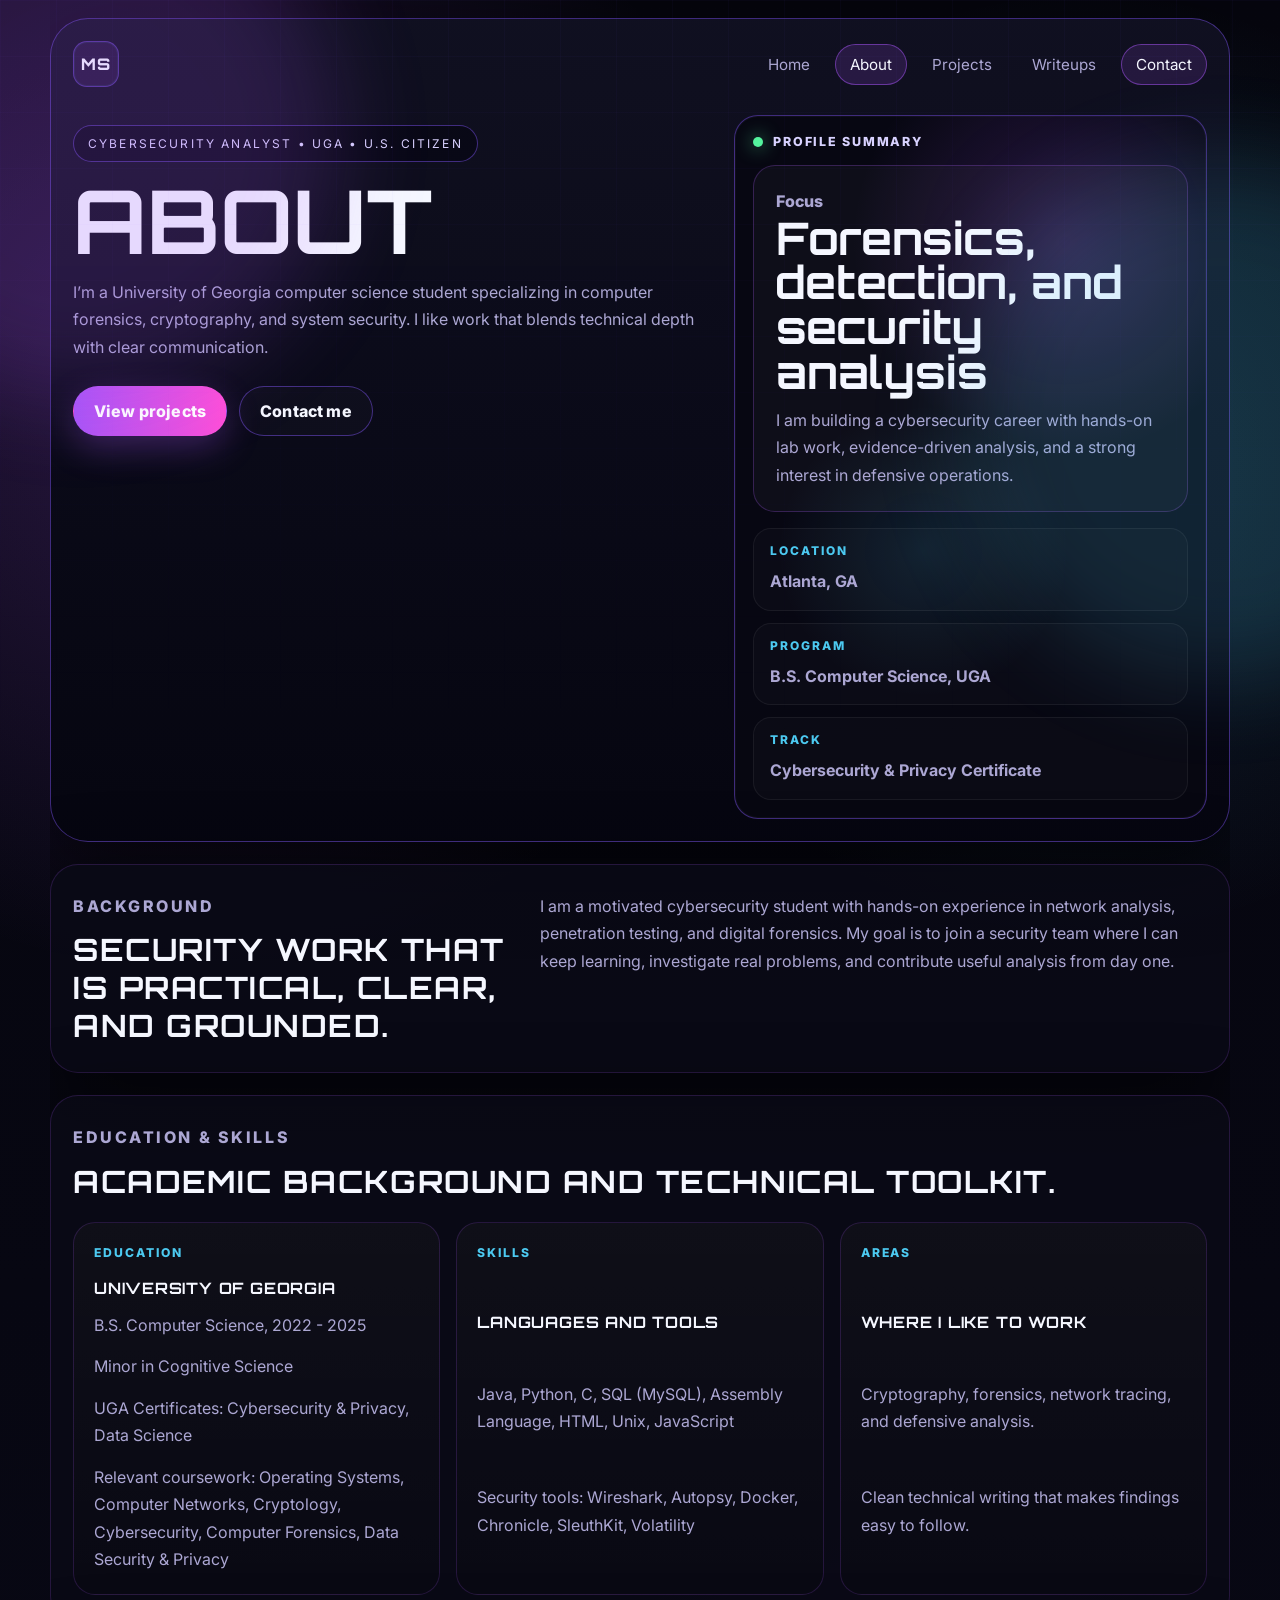
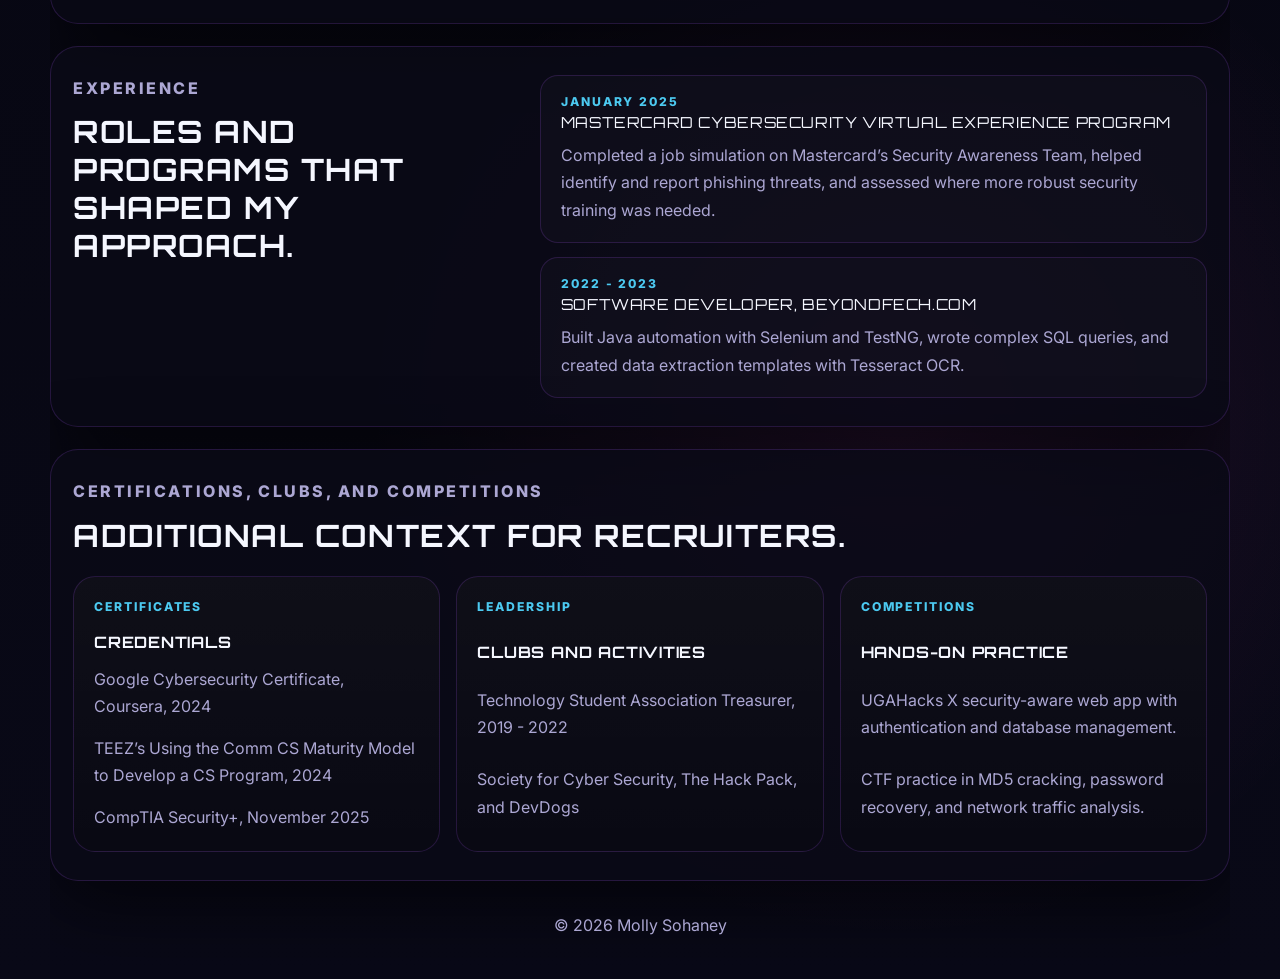
==== about.html @ 7a8224fc "Split portfolio into separate pages" ====
<!DOCTYPE html>
<html lang="en">
  <head>
    <meta charset="utf-8" />
    <meta name="viewport" content="width=device-width, initial-scale=1" />
    <meta
      name="description"
      content="About Molly Sohaney - cybersecurity student, analyst, and technical writer."
    />
    <title>Molly Sohaney | About</title>
    <link rel="preconnect" href="https://fonts.googleapis.com" />
    <link rel="preconnect" href="https://fonts.gstatic.com" crossorigin />
    <link
      href="https://fonts.googleapis.com/css2?family=Orbitron:wght@500;700;800&family=Inter:wght@400;500;600;700;800;900&display=swap"
      rel="stylesheet"
    />
    <link rel="stylesheet" href="styles.css" />
  </head>
  <body>
    <div class="page">
      <div class="bg-grid"></div>
      <div class="bg-glow bg-glow-left"></div>
      <div class="bg-glow bg-glow-right"></div>

      <header class="page-hero">
        <nav class="nav">
          <a class="brand" href="index.html" aria-label="Home">MS</a>
          <div class="nav-links">
            <a class="nav-link" href="index.html">Home</a>
            <a class="nav-link" href="about.html">About</a>
            <a class="nav-link" href="projects.html">Projects</a>
            <a class="nav-link" href="writeups.html">Writeups</a>
            <a class="nav-link nav-cta" href="contact.html">Contact</a>
          </div>
        </nav>

        <div class="page-hero-grid">
          <section class="hero-copy">
            <p class="badge">Cybersecurity Analyst • UGA • U.S. Citizen</p>
            <h1>ABOUT</h1>
            <p class="lede">
              I’m a University of Georgia computer science student specializing
              in computer forensics, cryptography, and system security. I like
              work that blends technical depth with clear communication.
            </p>
            <div class="hero-actions">
              <a class="button button-primary" href="projects.html">View projects</a>
              <a class="button button-secondary" href="contact.html">Contact me</a>
            </div>
          </section>

          <aside class="hero-panel" aria-label="About summary">
            <div class="panel-topbar">
              <span class="status-dot"></span>
              <span>PROFILE SUMMARY</span>
            </div>
            <div class="panel-card">
              <p class="panel-kicker">Focus</p>
              <h2>Forensics, detection, and security analysis</h2>
              <p>
                I am building a cybersecurity career with hands-on lab work,
                evidence-driven analysis, and a strong interest in defensive
                operations.
              </p>
            </div>
            <div class="panel-stat-grid">
              <div class="panel-stat">
                <span>LOCATION</span>
                <strong>Atlanta, GA</strong>
              </div>
              <div class="panel-stat">
                <span>PROGRAM</span>
                <strong>B.S. Computer Science, UGA</strong>
              </div>
              <div class="panel-stat">
                <span>TRACK</span>
                <strong>Cybersecurity &amp; Privacy Certificate</strong>
              </div>
            </div>
          </aside>
        </div>
      </header>

      <main>
        <section class="section about">
          <div class="section-heading">
            <p class="eyebrow">Background</p>
            <h3>Security work that is practical, clear, and grounded.</h3>
          </div>
          <p>
            I am a motivated cybersecurity student with hands-on experience in
            network analysis, penetration testing, and digital forensics. My goal
            is to join a security team where I can keep learning, investigate real
            problems, and contribute useful analysis from day one.
          </p>
        </section>

        <section class="section">
          <div class="section-heading">
            <p class="eyebrow">Education &amp; Skills</p>
            <h3>Academic background and technical toolkit.</h3>
          </div>
          <div class="content-grid">
            <article class="content-card">
              <p class="card-label">Education</p>
              <h4>University of Georgia</h4>
              <p>B.S. Computer Science, 2022 - 2025</p>
              <p>Minor in Cognitive Science</p>
              <p>UGA Certificates: Cybersecurity &amp; Privacy, Data Science</p>
              <p>
                Relevant coursework: Operating Systems, Computer Networks,
                Cryptology, Cybersecurity, Computer Forensics, Data Security &amp;
                Privacy
              </p>
            </article>
            <article class="content-card">
              <p class="card-label">Skills</p>
              <h4>Languages and tools</h4>
              <p>
                Java, Python, C, SQL (MySQL), Assembly Language, HTML, Unix,
                JavaScript
              </p>
              <p>
                Security tools: Wireshark, Autopsy, Docker, Chronicle, SleuthKit,
                Volatility
              </p>
            </article>
            <article class="content-card">
              <p class="card-label">Areas</p>
              <h4>Where I like to work</h4>
              <p>Cryptography, forensics, network tracing, and defensive analysis.</p>
              <p>Clean technical writing that makes findings easy to follow.</p>
            </article>
          </div>
        </section>

        <section class="section experience">
          <div class="section-heading">
            <p class="eyebrow">Experience</p>
            <h3>Roles and programs that shaped my approach.</h3>
          </div>
          <div class="timeline">
            <article class="timeline-item">
              <div class="timeline-meta">
                <span>January 2025</span>
                <span>Mastercard Cybersecurity Virtual Experience Program</span>
              </div>
              <p>
                Completed a job simulation on Mastercard’s Security Awareness
                Team, helped identify and report phishing threats, and assessed
                where more robust security training was needed.
              </p>
            </article>
            <article class="timeline-item">
              <div class="timeline-meta">
                <span>2022 - 2023</span>
                <span>Software Developer, BeyondFech.com</span>
              </div>
              <p>
                Built Java automation with Selenium and TestNG, wrote complex SQL
                queries, and created data extraction templates with Tesseract OCR.
              </p>
            </article>
          </div>
        </section>

        <section class="section">
          <div class="section-heading">
            <p class="eyebrow">Certifications, Clubs, and Competitions</p>
            <h3>Additional context for recruiters.</h3>
          </div>
          <div class="content-grid">
            <article class="content-card">
              <p class="card-label">Certificates</p>
              <h4>Credentials</h4>
              <p>Google Cybersecurity Certificate, Coursera, 2024</p>
              <p>TEEZ’s Using the Comm CS Maturity Model to Develop a CS Program, 2024</p>
              <p>CompTIA Security+, November 2025</p>
            </article>
            <article class="content-card">
              <p class="card-label">Leadership</p>
              <h4>Clubs and activities</h4>
              <p>Technology Student Association Treasurer, 2019 - 2022</p>
              <p>Society for Cyber Security, The Hack Pack, and DevDogs</p>
            </article>
            <article class="content-card">
              <p class="card-label">Competitions</p>
              <h4>Hands-on practice</h4>
              <p>UGAHacks X security-aware web app with authentication and database management.</p>
              <p>CTF practice in MD5 cracking, password recovery, and network traffic analysis.</p>
            </article>
          </div>
        </section>
      </main>

      <footer class="footer">
        <p>© <span id="year"></span> Molly Sohaney</p>
      </footer>
    </div>

    <script src="script.js"></script>
  </body>
</html>
---- styles.css ----
:root {
  color-scheme: dark;
  --bg: #05050d;
  --bg-2: #090917;
  --surface: rgba(13, 13, 28, 0.82);
  --surface-strong: rgba(8, 8, 20, 0.96);
  --text: #f5f7ff;
  --muted: #aca7d3;
  --line: rgba(161, 117, 255, 0.22);
  --line-strong: rgba(131, 87, 255, 0.45);
  --accent: #a855f7;
  --accent-2: #4cc9f0;
  --accent-3: #ff4fd8;
  --shadow: 0 22px 80px rgba(0, 0, 0, 0.6);
  --radius: 28px;
  --max-width: 1180px;
}

* {
  box-sizing: border-box;
}

html {
  scroll-behavior: smooth;
}

body {
  margin: 0;
  font-family: "Inter", system-ui, sans-serif;
  color: var(--text);
  background:
    radial-gradient(circle at 15% 15%, rgba(168, 85, 247, 0.22), transparent 24%),
    radial-gradient(circle at 85% 18%, rgba(76, 201, 240, 0.14), transparent 20%),
    radial-gradient(circle at 70% 78%, rgba(255, 79, 216, 0.1), transparent 24%),
    linear-gradient(180deg, var(--bg), var(--bg-2));
}

a {
  color: inherit;
  text-decoration: none;
}

.page {
  position: relative;
  width: min(calc(100% - 28px), var(--max-width));
  margin: 0 auto;
  padding: 18px 0 28px;
  overflow: hidden;
}

.bg-grid {
  position: fixed;
  inset: 0;
  pointer-events: none;
  opacity: 0.28;
  background-image:
    linear-gradient(rgba(132, 94, 255, 0.14) 1px, transparent 1px),
    linear-gradient(90deg, rgba(132, 94, 255, 0.14) 1px, transparent 1px);
  background-size: 56px 56px;
  mask-image: linear-gradient(180deg, rgba(0, 0, 0, 0.9), transparent 88%);
}

.bg-glow {
  position: fixed;
  inset: auto;
  width: 520px;
  height: 520px;
  border-radius: 50%;
  filter: blur(48px);
  opacity: 0.2;
  pointer-events: none;
}

.bg-glow-left {
  top: -120px;
  left: -180px;
  background: rgba(168, 85, 247, 0.9);
}

.bg-glow-right {
  right: -200px;
  top: 160px;
  background: rgba(76, 201, 240, 0.75);
}

.hero,
.section,
.footer {
  position: relative;
  z-index: 1;
}

.hero {
  display: grid;
  gap: 34px;
  padding: 22px;
  border: 1px solid var(--line-strong);
  border-radius: calc(var(--radius) + 10px);
  background:
    linear-gradient(180deg, rgba(16, 16, 34, 0.92), rgba(6, 6, 16, 0.94)),
    var(--surface-strong);
  box-shadow: var(--shadow);
}

.nav {
  display: flex;
  align-items: center;
  justify-content: space-between;
  gap: 16px;
}

.brand {
  display: grid;
  place-items: center;
  width: 46px;
  height: 46px;
  border-radius: 14px;
  border: 1px solid var(--line-strong);
  background: rgba(168, 85, 247, 0.12);
  font-family: "Orbitron", sans-serif;
  font-weight: 800;
  letter-spacing: 0.06em;
  box-shadow: 0 0 0 1px rgba(76, 201, 240, 0.08) inset;
}

.nav-links {
  display: flex;
  flex-wrap: wrap;
  align-items: center;
  gap: 10px;
  color: var(--muted);
  font-size: 0.95rem;
}

.nav-link {
  padding: 10px 14px;
  border-radius: 999px;
  border: 1px solid transparent;
  transition: 180ms ease;
}

.nav-link:hover,
.nav-link:focus-visible {
  border-color: rgba(168, 85, 247, 0.38);
  background: rgba(168, 85, 247, 0.1);
  color: var(--text);
}

.nav-link.active {
  color: var(--text);
  border-color: rgba(168, 85, 247, 0.5);
  background: rgba(168, 85, 247, 0.16);
}

.nav-cta {
  border-color: rgba(168, 85, 247, 0.5);
  background: rgba(168, 85, 247, 0.14);
  color: var(--text);
}

.nav-cta.active {
  border-color: rgba(168, 85, 247, 0.72);
  background: rgba(168, 85, 247, 0.22);
}

.hero-grid {
  display: grid;
  grid-template-columns: minmax(0, 1.2fr) minmax(320px, 0.8fr);
  gap: 22px;
  align-items: stretch;
}

.hero-copy {
  display: grid;
  align-content: start;
  gap: 18px;
  padding: 10px 4px 10px 0;
}

.badge,
.eyebrow {
  width: fit-content;
  margin: 0;
  letter-spacing: 0.18em;
  text-transform: uppercase;
}

.badge {
  padding: 10px 14px;
  border: 1px solid var(--line-strong);
  border-radius: 999px;
  background: rgba(7, 7, 20, 0.72);
  font-size: 0.75rem;
  color: #d9d2ff;
}

h1,
h2,
h3,
h4 {
  margin: 0;
}

h1 {
  font-family: "Orbitron", sans-serif;
  font-size: clamp(3.2rem, 8vw, 6.7rem);
  line-height: 0.92;
  max-width: 9ch;
  text-transform: uppercase;
}

h1 span {
  display: block;
  color: transparent;
  background: linear-gradient(90deg, #c084fc, #4cc9f0, #ff4fd8);
  -webkit-background-clip: text;
  background-clip: text;
}

.lede,
.section p,
.project-card p,
.panel-card p,
.panel-stat strong,
.blog-card p {
  margin: 0;
  color: var(--muted);
  line-height: 1.72;
  font-size: 1rem;
}

.hero-actions {
  display: flex;
  flex-wrap: wrap;
  gap: 12px;
  margin-top: 6px;
}

.button {
  display: inline-flex;
  align-items: center;
  justify-content: center;
  padding: 14px 20px;
  border-radius: 999px;
  border: 1px solid transparent;
  font-weight: 800;
  letter-spacing: 0.01em;
}

.button-primary {
  background: linear-gradient(90deg, var(--accent), var(--accent-3));
  color: #fff;
  box-shadow: 0 12px 34px rgba(168, 85, 247, 0.28);
}

.button-secondary {
  border-color: var(--line-strong);
  background: rgba(255, 255, 255, 0.02);
}

.feature-stack {
  display: grid;
  gap: 12px;
  margin-top: 8px;
}

.feature {
  display: grid;
  grid-template-columns: 54px minmax(0, 1fr);
  gap: 14px;
  align-items: center;
  padding: 14px 16px;
  border: 1px solid rgba(130, 90, 255, 0.18);
  border-radius: 18px;
  background: rgba(255, 255, 255, 0.02);
}

.feature-icon {
  display: grid;
  place-items: center;
  width: 54px;
  height: 54px;
  border-radius: 16px;
  border: 1px solid var(--line-strong);
  background: rgba(168, 85, 247, 0.12);
  color: #d8ccff;
  font-size: 1.25rem;
}

.feature h2,
.section-heading h3,
.content-card h4 {
  font-family: "Orbitron", sans-serif;
  font-size: 0.98rem;
  letter-spacing: 0.05em;
  text-transform: uppercase;
}

.feature p {
  margin-top: 5px;
  font-size: 0.93rem;
}

.hero-panel {
  display: grid;
  gap: 16px;
  padding: 18px;
  border-radius: 24px;
  border: 1px solid var(--line-strong);
  background:
    radial-gradient(circle at 70% 18%, rgba(168, 85, 247, 0.22), transparent 32%),
    radial-gradient(circle at 40% 62%, rgba(76, 201, 240, 0.12), transparent 28%),
    rgba(8, 8, 18, 0.95);
  box-shadow: inset 0 0 0 1px rgba(255, 255, 255, 0.03);
}

.page-hero {
  display: grid;
  gap: 28px;
  padding: 22px;
  border: 1px solid var(--line-strong);
  border-radius: calc(var(--radius) + 10px);
  background:
    linear-gradient(180deg, rgba(16, 16, 34, 0.92), rgba(6, 6, 16, 0.94)),
    var(--surface-strong);
  box-shadow: var(--shadow);
}

.page-hero h1 {
  font-family: "Orbitron", sans-serif;
  font-size: clamp(3rem, 7vw, 5.5rem);
  line-height: 0.92;
  max-width: 10ch;
  text-transform: uppercase;
}

.page-hero-grid {
  display: grid;
  grid-template-columns: minmax(0, 1.15fr) minmax(280px, 0.85fr);
  gap: 22px;
  align-items: stretch;
}

.panel-topbar {
  display: flex;
  align-items: center;
  gap: 10px;
  color: #d8d2ff;
  font-size: 0.78rem;
  font-weight: 800;
  letter-spacing: 0.14em;
  text-transform: uppercase;
}

.status-dot {
  width: 10px;
  height: 10px;
  border-radius: 50%;
  background: #54f39d;
  box-shadow: 0 0 18px rgba(84, 243, 157, 0.8);
}

.panel-card {
  padding: 22px;
  border-radius: 22px;
  border: 1px solid rgba(168, 85, 247, 0.26);
  background: rgba(255, 255, 255, 0.03);
}

.panel-kicker,
.eyebrow,
.project-kicker,
.panel-stat span {
  margin: 0 0 10px;
  font-size: 0.75rem;
  font-weight: 800;
  color: #d8ccff;
}

.panel-card h2 {
  font-family: "Orbitron", sans-serif;
  font-size: clamp(1.8rem, 4vw, 2.8rem);
  line-height: 1;
  margin-bottom: 12px;
}

.panel-note {
  margin-top: 12px;
  color: #e8e3ff;
  font-weight: 700;
}

.panel-stat-grid {
  display: grid;
  gap: 12px;
}

.panel-stat {
  padding: 14px 16px;
  border-radius: 18px;
  border: 1px solid rgba(255, 255, 255, 0.06);
  background: rgba(255, 255, 255, 0.02);
}

.panel-stat span,
.eyebrow,
.project-kicker {
  display: block;
  text-transform: uppercase;
  letter-spacing: 0.16em;
  color: var(--accent-2);
}

.section {
  display: grid;
  gap: 22px;
  margin-top: 22px;
  padding: 28px 22px;
  border: 1px solid rgba(168, 85, 247, 0.18);
  border-radius: var(--radius);
  background: rgba(10, 10, 22, 0.82);
  box-shadow: var(--shadow);
}

.section-heading {
  display: grid;
  gap: 10px;
}

.section-heading h3 {
  font-size: clamp(1.5rem, 2.4vw, 2.2rem);
}

.about,
.experience,
.education {
  grid-template-columns: 0.8fr 1.2fr;
  align-items: start;
}

.project-grid {
  display: grid;
  grid-template-columns: repeat(3, minmax(0, 1fr));
  gap: 16px;
}

.project-grid-secondary {
  margin-top: 2px;
}

.project-card,
.blog-card,
.content-card {
  display: grid;
  gap: 14px;
  padding: 20px;
  border-radius: 22px;
  border: 1px solid rgba(168, 85, 247, 0.18);
  background:
    linear-gradient(180deg, rgba(255, 255, 255, 0.04), rgba(255, 255, 255, 0.015)),
    rgba(6, 6, 16, 0.95);
}

.timeline,
.education-grid {
  display: grid;
  gap: 14px;
}

.timeline-item,
.education-card {
  padding: 18px 20px;
  border-radius: 18px;
  border: 1px solid rgba(168, 85, 247, 0.18);
  background: rgba(255, 255, 255, 0.02);
}

.timeline-meta {
  display: grid;
  gap: 4px;
  margin-bottom: 10px;
}

.timeline-meta span:first-child {
  color: var(--accent-2);
  font-size: 0.76rem;
  font-weight: 800;
  letter-spacing: 0.16em;
  text-transform: uppercase;
}

.timeline-meta span:last-child,
.education-card h4 {
  font-family: "Orbitron", sans-serif;
  text-transform: uppercase;
  letter-spacing: 0.04em;
  font-size: 0.95rem;
}

.education-card p {
  margin: 0 0 10px;
}

.education-card p:last-child {
  margin-bottom: 0;
}

.project-card {
  min-height: 240px;
}

.project-card h4 {
  font-family: "Orbitron", sans-serif;
  font-size: 1.05rem;
  text-transform: uppercase;
  letter-spacing: 0.04em;
}

.project-card a,
.blog-card a,
.contact-links a {
  width: fit-content;
  font-weight: 800;
  color: #d8ccff;
  border-bottom: 1px solid rgba(216, 204, 255, 0.42);
}

.content-grid {
  display: grid;
  grid-template-columns: repeat(3, minmax(0, 1fr));
  gap: 16px;
}

.content-card p {
  margin: 0;
}

.content-card .card-label {
  color: var(--accent-2);
  font-size: 0.76rem;
  font-weight: 800;
  letter-spacing: 0.16em;
  text-transform: uppercase;
}

.split {
  grid-template-columns: 0.7fr 1.3fr;
}

.contact {
  grid-template-columns: 0.8fr 1.2fr;
  align-items: start;
}

.contact-links {
  display: flex;
  flex-wrap: wrap;
  gap: 18px;
}

.footer {
  padding: 18px 8px 0;
  color: var(--muted);
  text-align: center;
}

@media (max-width: 980px) {
  .hero-grid,
  .page-hero-grid,
  .about,
  .split,
  .contact,
  .project-grid,
  .content-grid,
  .experience,
  .education {
    grid-template-columns: 1fr;
  }
}

@media (max-width: 680px) {
  .page {
    width: min(calc(100% - 18px), var(--max-width));
    padding-top: 10px;
  }

  .hero,
  .section {
    padding: 18px;
  }

  .nav {
    flex-direction: column;
    align-items: flex-start;
  }

  .nav-links {
    gap: 12px;
  }

  .button {
    width: 100%;
  }

  h1 {
    font-size: clamp(2.9rem, 16vw, 4.6rem);
  }
}
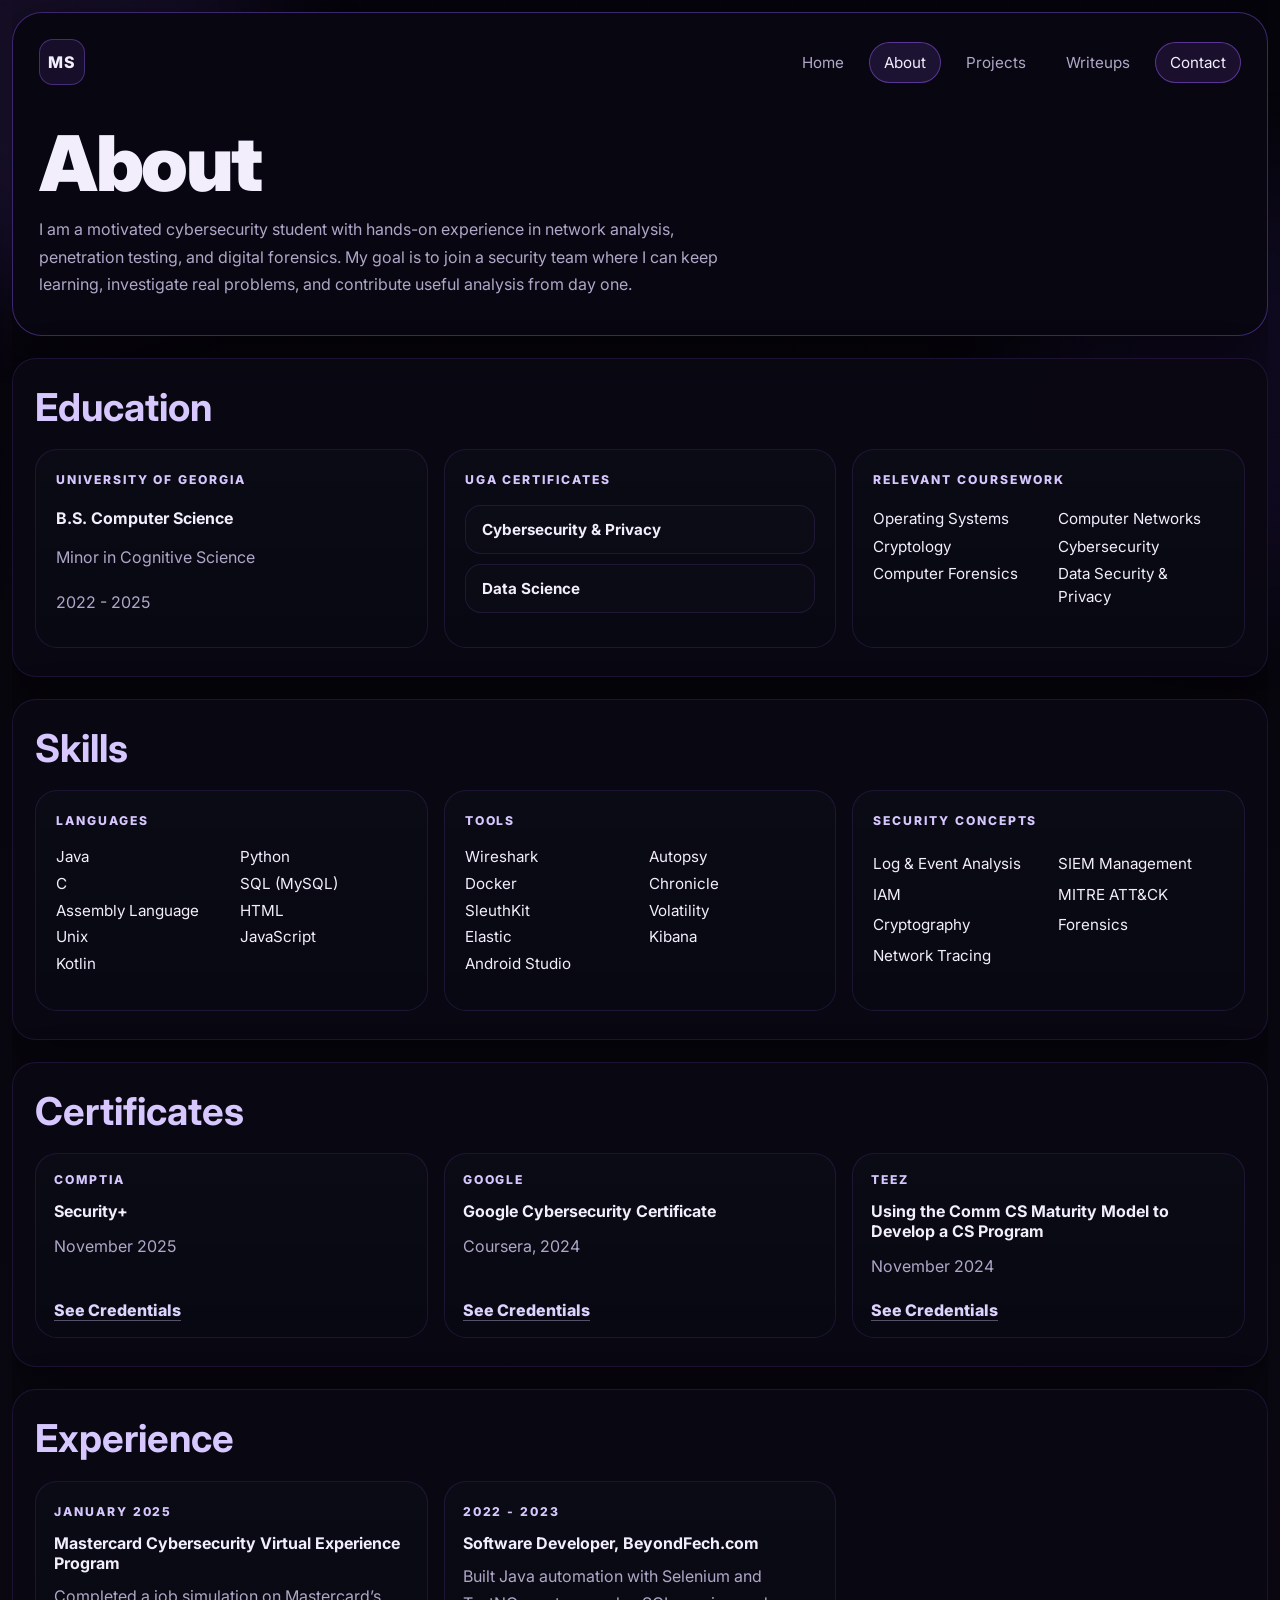
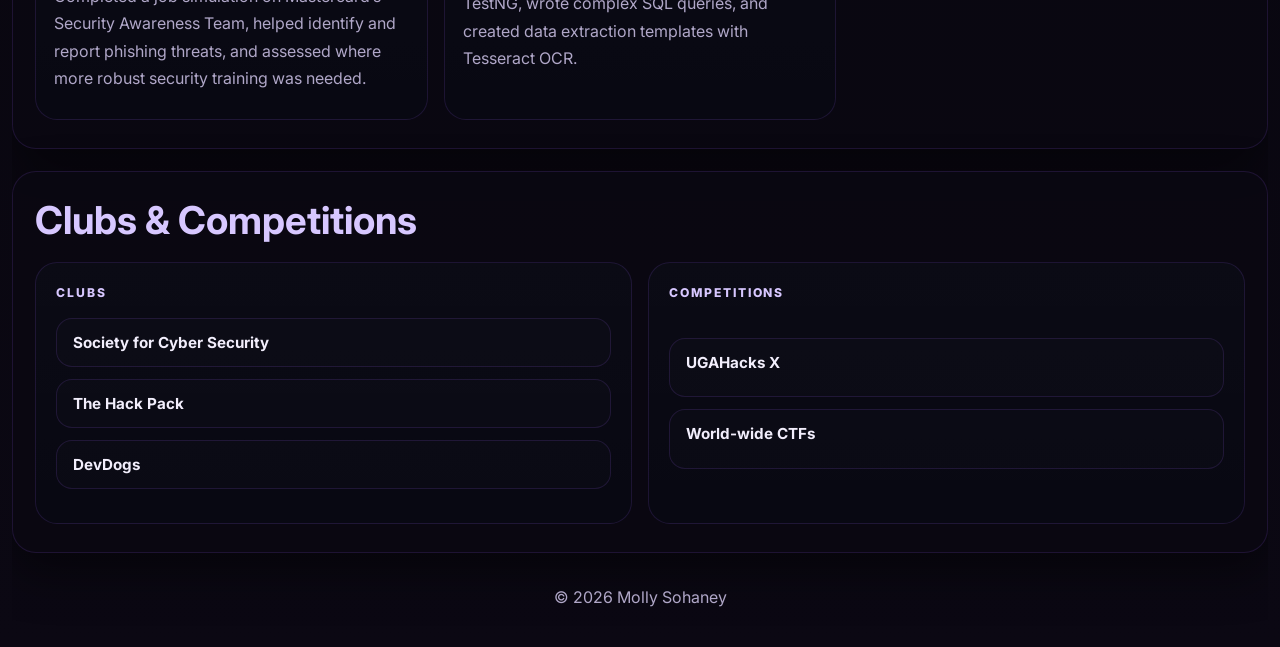
==== commit 4cbba421: "Refine about page sections" ====
--- a/about.html
+++ b/about.html
@@ -11,7 +11,7 @@
     <link rel="preconnect" href="https://fonts.googleapis.com" />
     <link rel="preconnect" href="https://fonts.gstatic.com" crossorigin />
     <link
-      href="https://fonts.googleapis.com/css2?family=Orbitron:wght@500;700;800&family=Inter:wght@400;500;600;700;800;900&display=swap"
+      href="https://fonts.googleapis.com/css2?family=Inter:wght@400;500;600;700;800;900&display=swap"
       rel="stylesheet"
     />
     <link rel="stylesheet" href="styles.css" />
@@ -22,7 +22,7 @@
       <div class="bg-glow bg-glow-left"></div>
       <div class="bg-glow bg-glow-right"></div>
 
-      <header class="page-hero">
+      <header class="hero" id="home">
         <nav class="nav">
           <a class="brand" href="index.html" aria-label="Home">MS</a>
           <div class="nav-links">
@@ -34,128 +34,147 @@
           </div>
         </nav>
 
-        <div class="page-hero-grid">
+        <div class="hero-grid">
           <section class="hero-copy">
-            <p class="badge">Cybersecurity Analyst • UGA • U.S. Citizen</p>
-            <h1>ABOUT</h1>
+            <h1>About</h1>
             <p class="lede">
-              I’m a University of Georgia computer science student specializing
-              in computer forensics, cryptography, and system security. I like
-              work that blends technical depth with clear communication.
+              I am a motivated cybersecurity student with hands-on experience in
+              network analysis, penetration testing, and digital forensics. My goal
+              is to join a security team where I can keep learning, investigate real
+              problems, and contribute useful analysis from day one.
             </p>
-            <div class="hero-actions">
-              <a class="button button-primary" href="projects.html">View projects</a>
-              <a class="button button-secondary" href="contact.html">Contact me</a>
-            </div>
           </section>
-
-          <aside class="hero-panel" aria-label="About summary">
-            <div class="panel-topbar">
-              <span class="status-dot"></span>
-              <span>PROFILE SUMMARY</span>
-            </div>
-            <div class="panel-card">
-              <p class="panel-kicker">Focus</p>
-              <h2>Forensics, detection, and security analysis</h2>
-              <p>
-                I am building a cybersecurity career with hands-on lab work,
-                evidence-driven analysis, and a strong interest in defensive
-                operations.
-              </p>
-            </div>
-            <div class="panel-stat-grid">
-              <div class="panel-stat">
-                <span>LOCATION</span>
-                <strong>Atlanta, GA</strong>
-              </div>
-              <div class="panel-stat">
-                <span>PROGRAM</span>
-                <strong>B.S. Computer Science, UGA</strong>
-              </div>
-              <div class="panel-stat">
-                <span>TRACK</span>
-                <strong>Cybersecurity &amp; Privacy Certificate</strong>
-              </div>
-            </div>
-          </aside>
         </div>
       </header>
 
       <main>
-        <section class="section about">
-          <div class="section-heading">
-            <p class="eyebrow">Background</p>
-            <h3>Security work that is practical, clear, and grounded.</h3>
-          </div>
-          <p>
-            I am a motivated cybersecurity student with hands-on experience in
-            network analysis, penetration testing, and digital forensics. My goal
-            is to join a security team where I can keep learning, investigate real
-            problems, and contribute useful analysis from day one.
-          </p>
-        </section>
-
-        <section class="section">
-          <div class="section-heading">
-            <p class="eyebrow">Education &amp; Skills</p>
-            <h3>Academic background and technical toolkit.</h3>
-          </div>
-          <div class="content-grid">
-            <article class="content-card">
-              <p class="card-label">Education</p>
-              <h4>University of Georgia</h4>
-              <p>B.S. Computer Science, 2022 - 2025</p>
-              <p>Minor in Cognitive Science</p>
-              <p>UGA Certificates: Cybersecurity &amp; Privacy, Data Science</p>
-              <p>
-                Relevant coursework: Operating Systems, Computer Networks,
-                Cryptology, Cybersecurity, Computer Forensics, Data Security &amp;
-                Privacy
-              </p>
-            </article>
-            <article class="content-card">
-              <p class="card-label">Skills</p>
-              <h4>Languages and tools</h4>
-              <p>
-                Java, Python, C, SQL (MySQL), Assembly Language, HTML, Unix,
-                JavaScript
-              </p>
-              <p>
-                Security tools: Wireshark, Autopsy, Docker, Chronicle, SleuthKit,
-                Volatility
-              </p>
-            </article>
-            <article class="content-card">
-              <p class="card-label">Areas</p>
-              <h4>Where I like to work</h4>
-              <p>Cryptography, forensics, network tracing, and defensive analysis.</p>
-              <p>Clean technical writing that makes findings easy to follow.</p>
-            </article>
-          </div>
-        </section>
-
-        <section class="section experience">
-          <div class="section-heading">
-            <p class="eyebrow">Experience</p>
-            <h3>Roles and programs that shaped my approach.</h3>
-          </div>
-          <div class="timeline">
-            <article class="timeline-item">
-              <div class="timeline-meta">
-                <span>January 2025</span>
-                <span>Mastercard Cybersecurity Virtual Experience Program</span>
-              </div>
+        <section class="section">
+          <div class="section-heading">
+            <h3>Education</h3>
+          </div>
+          <div class="content-grid">
+            <article class="content-card education-primary">
+              <p class="card-label">University of Georgia</p>
+              <h4>B.S. Computer Science</h4>
+              <p class="minor-line">Minor in Cognitive Science</p>
+              <p class="card-date">2022 - 2025</p>
+            </article>
+            <article class="content-card">
+              <p class="card-label">UGA Certificates</p>
+              <div class="mini-stack">
+                <div class="mini-box">
+                  <h4>Cybersecurity &amp; Privacy</h4>
+                </div>
+                <div class="mini-box">
+                  <h4>Data Science</h4>
+                </div>
+              </div>
+            </article>
+            <article class="content-card">
+              <p class="card-label">Relevant Coursework</p>
+              <div class="course-list">
+                <span>Operating Systems</span>
+                <span>Computer Networks</span>
+                <span>Cryptology</span>
+                <span>Cybersecurity</span>
+                <span>Computer Forensics</span>
+                <span>Data Security &amp; Privacy</span>
+              </div>
+            </article>
+          </div>
+        </section>
+
+        <section class="section">
+          <div class="section-heading">
+            <h3>Skills</h3>
+          </div>
+          <div class="content-grid">
+            <article class="content-card">
+              <p class="card-label">Languages</p>
+              <div class="course-list">
+                <span>Java</span>
+                <span>Python</span>
+                <span>C</span>
+                <span>SQL (MySQL)</span>
+                <span>Assembly Language</span>
+                <span>HTML</span>
+                <span>Unix</span>
+                <span>JavaScript</span>
+                <span>Kotlin</span>
+              </div>
+            </article>
+            <article class="content-card">
+              <p class="card-label">Tools</p>
+              <div class="course-list">
+                <span>Wireshark</span>
+                <span>Autopsy</span>
+                <span>Docker</span>
+                <span>Chronicle</span>
+                <span>SleuthKit</span>
+                <span>Volatility</span>
+                <span>Elastic</span>
+                <span>Kibana</span>
+                <span>Android Studio</span>
+              </div>
+            </article>
+            <article class="content-card">
+              <p class="card-label">Security Concepts</p>
+              <div class="course-list security-concepts-list">
+                <span>Log &amp; Event Analysis</span>
+                <span>SIEM Management</span>
+                <span>IAM</span>
+                <span>MITRE ATT&amp;CK</span>
+                <span>Cryptography</span>
+                <span>Forensics</span>
+                <span>Network Tracing</span>
+              </div>
+            </article>
+          </div>
+        </section>
+
+        <section class="section">
+          <div class="section-heading">
+            <h3>Certificates</h3>
+          </div>
+          <div class="content-grid">
+            <article class="content-card cert-card">
+              <p class="card-label">CompTIA</p>
+              <h4>Security+</h4>
+              <p>November 2025</p>
+              <a href="https://cp.certmetrics.com/comptia/en/public/verify/credential/c3a8442ef8064505ae037ae07c582913" target="_blank" rel="noreferrer">See Credentials</a>
+            </article>
+            <article class="content-card cert-card">
+              <p class="card-label">Google</p>
+              <h4>Google Cybersecurity Certificate</h4>
+              <p>Coursera, 2024</p>
+              <a href="https://www.coursera.org/account/accomplishments/specialization/80JGGHZIOFVG" target="_blank" rel="noreferrer">See Credentials</a>
+            </article>
+            <article class="content-card cert-card">
+              <p class="card-label">TEEZ</p>
+              <h4>Using the Comm CS Maturity Model to Develop a CS Program</h4>
+              <p>November 2024</p>
+              <a href="https://drive.google.com/file/d/1YkLOYVTi0n8lNS38AJa7HWtKmxspAu9D/view?usp=share_link" target="_blank" rel="noreferrer">See Credentials</a>
+            </article>
+          </div>
+        </section>
+
+        <section class="section">
+          <div class="section-heading">
+            <h3>Experience</h3>
+          </div>
+          <div class="content-grid">
+            <article class="content-card exp-card">
+              <p class="card-label">January 2025</p>
+              <h4>Mastercard Cybersecurity Virtual Experience Program</h4>
               <p>
                 Completed a job simulation on Mastercard’s Security Awareness
                 Team, helped identify and report phishing threats, and assessed
                 where more robust security training was needed.
               </p>
             </article>
-            <article class="timeline-item">
-              <div class="timeline-meta">
-                <span>2022 - 2023</span>
-                <span>Software Developer, BeyondFech.com</span>
-              </div>
+            <article class="content-card exp-card">
+              <p class="card-label">2022 - 2023</p>
+              <h4>Software Developer, BeyondFech.com</h4>
               <p>
                 Built Java automation with Selenium and TestNG, wrote complex SQL
                 queries, and created data extraction templates with Tesseract OCR.
@@ -164,30 +183,35 @@
           </div>
         </section>
 
-        <section class="section">
-          <div class="section-heading">
-            <p class="eyebrow">Certifications, Clubs, and Competitions</p>
-            <h3>Additional context for recruiters.</h3>
-          </div>
-          <div class="content-grid">
-            <article class="content-card">
-              <p class="card-label">Certificates</p>
-              <h4>Credentials</h4>
-              <p>Google Cybersecurity Certificate, Coursera, 2024</p>
-              <p>TEEZ’s Using the Comm CS Maturity Model to Develop a CS Program, 2024</p>
-              <p>CompTIA Security+, November 2025</p>
-            </article>
-            <article class="content-card">
-              <p class="card-label">Leadership</p>
-              <h4>Clubs and activities</h4>
-              <p>Technology Student Association Treasurer, 2019 - 2022</p>
-              <p>Society for Cyber Security, The Hack Pack, and DevDogs</p>
+        <section class="section clubs-section">
+          <div class="section-heading">
+            <h3>Clubs &amp; Competitions</h3>
+          </div>
+          <div class="content-grid">
+            <article class="content-card">
+              <p class="card-label">Clubs</p>
+              <div class="mini-stack clubs-stack">
+                <div class="mini-box">
+                  <h4>Society for Cyber Security</h4>
+                </div>
+                <div class="mini-box">
+                  <h4>The Hack Pack</h4>
+                </div>
+                <div class="mini-box">
+                  <h4>DevDogs</h4>
+                </div>
+              </div>
             </article>
             <article class="content-card">
               <p class="card-label">Competitions</p>
-              <h4>Hands-on practice</h4>
-              <p>UGAHacks X security-aware web app with authentication and database management.</p>
-              <p>CTF practice in MD5 cracking, password recovery, and network traffic analysis.</p>
+              <div class="mini-stack clubs-stack">
+                <div class="mini-box">
+                  <h4>UGAHacks X</h4>
+                </div>
+                <div class="mini-box">
+                  <h4>World-wide CTFs</h4>
+                </div>
+              </div>
             </article>
           </div>
         </section>
--- a/styles.css
+++ b/styles.css
@@ -1,114 +1,78 @@
 :root {
   color-scheme: dark;
-  --bg: #05050d;
-  --bg-2: #090917;
-  --surface: rgba(13, 13, 28, 0.82);
-  --surface-strong: rgba(8, 8, 20, 0.96);
-  --text: #f5f7ff;
-  --muted: #aca7d3;
-  --line: rgba(161, 117, 255, 0.22);
-  --line-strong: rgba(131, 87, 255, 0.45);
-  --accent: #a855f7;
-  --accent-2: #4cc9f0;
-  --accent-3: #ff4fd8;
-  --shadow: 0 22px 80px rgba(0, 0, 0, 0.6);
-  --radius: 28px;
-  --max-width: 1180px;
-}
-
-* {
-  box-sizing: border-box;
-}
-
-html {
-  scroll-behavior: smooth;
-}
-
+  --bg: #05040a;
+  --bg-2: #0b0813;
+  --surface: rgba(14, 10, 24, 0.92);
+  --surface-strong: rgba(9, 7, 18, 0.98);
+  --text: #f2eefc;
+  --muted: #b0a7c8;
+  --line: rgba(162, 113, 255, 0.2);
+  --line-strong: rgba(146, 92, 255, 0.38);
+  --accent: #9b5cff;
+  --accent-2: #d7c7ff;
+  --accent-3: #7b3ff2;
+  --shadow: 0 18px 50px rgba(0, 0, 0, 0.48);
+  --radius: 24px;
+  --max-width: 1360px;
+}
+
+* { box-sizing: border-box; }
+html { scroll-behavior: smooth; }
 body {
   margin: 0;
   font-family: "Inter", system-ui, sans-serif;
   color: var(--text);
-  background:
-    radial-gradient(circle at 15% 15%, rgba(168, 85, 247, 0.22), transparent 24%),
-    radial-gradient(circle at 85% 18%, rgba(76, 201, 240, 0.14), transparent 20%),
-    radial-gradient(circle at 70% 78%, rgba(255, 79, 216, 0.1), transparent 24%),
-    linear-gradient(180deg, var(--bg), var(--bg-2));
-}
-
-a {
-  color: inherit;
-  text-decoration: none;
-}
-
+  background: linear-gradient(180deg, var(--bg), var(--bg-2));
+}
+a { color: inherit; text-decoration: none; }
 .page {
   position: relative;
-  width: min(calc(100% - 28px), var(--max-width));
+  width: min(calc(100% - 24px), var(--max-width));
   margin: 0 auto;
-  padding: 18px 0 28px;
+  padding: 12px 0 24px;
   overflow: hidden;
 }
-
 .bg-grid {
   position: fixed;
   inset: 0;
   pointer-events: none;
-  opacity: 0.28;
+  opacity: 0.12;
   background-image:
-    linear-gradient(rgba(132, 94, 255, 0.14) 1px, transparent 1px),
-    linear-gradient(90deg, rgba(132, 94, 255, 0.14) 1px, transparent 1px);
-  background-size: 56px 56px;
-  mask-image: linear-gradient(180deg, rgba(0, 0, 0, 0.9), transparent 88%);
-}
-
+    linear-gradient(rgba(146, 92, 255, 0.14) 1px, transparent 1px),
+    linear-gradient(90deg, rgba(146, 92, 255, 0.14) 1px, transparent 1px);
+  background-size: 72px 72px;
+  mask-image: linear-gradient(180deg, rgba(0, 0, 0, 0.8), transparent 90%);
+}
 .bg-glow {
   position: fixed;
   inset: auto;
-  width: 520px;
-  height: 520px;
+  width: 420px;
+  height: 420px;
   border-radius: 50%;
-  filter: blur(48px);
-  opacity: 0.2;
+  filter: blur(60px);
+  opacity: 0.12;
   pointer-events: none;
 }
-
-.bg-glow-left {
-  top: -120px;
-  left: -180px;
-  background: rgba(168, 85, 247, 0.9);
-}
-
-.bg-glow-right {
-  right: -200px;
-  top: 160px;
-  background: rgba(76, 201, 240, 0.75);
-}
-
+.bg-glow-left { top: -130px; left: -150px; background: rgba(146, 92, 255, 0.9); }
+.bg-glow-right { right: -160px; top: 180px; background: rgba(108, 68, 226, 0.7); }
 .hero,
 .section,
-.footer {
-  position: relative;
-  z-index: 1;
-}
-
+.footer { position: relative; z-index: 1; }
 .hero {
   display: grid;
   gap: 34px;
-  padding: 22px;
+  padding: 26px;
   border: 1px solid var(--line-strong);
-  border-radius: calc(var(--radius) + 10px);
-  background:
-    linear-gradient(180deg, rgba(16, 16, 34, 0.92), rgba(6, 6, 16, 0.94)),
-    var(--surface-strong);
+  border-radius: calc(var(--radius) + 6px);
+  background: var(--surface-strong);
   box-shadow: var(--shadow);
 }
-
 .nav {
   display: flex;
   align-items: center;
   justify-content: space-between;
   gap: 16px;
 }
-
 .brand {
   display: grid;
   place-items: center;
@@ -116,13 +80,11 @@
   height: 46px;
   border-radius: 14px;
   border: 1px solid var(--line-strong);
-  background: rgba(168, 85, 247, 0.12);
-  font-family: "Orbitron", sans-serif;
+  background: rgba(155, 92, 255, 0.1);
+  font-family: "Inter", system-ui, sans-serif;
   font-weight: 800;
-  letter-spacing: 0.06em;
-  box-shadow: 0 0 0 1px rgba(76, 201, 240, 0.08) inset;
-}
-
+  letter-spacing: 0.04em;
+}
 .nav-links {
   display: flex;
   flex-wrap: wrap;
@@ -131,52 +93,44 @@
   color: var(--muted);
   font-size: 0.95rem;
 }
-
 .nav-link {
   padding: 10px 14px;
   border-radius: 999px;
   border: 1px solid transparent;
   transition: 180ms ease;
 }
-
 .nav-link:hover,
 .nav-link:focus-visible {
-  border-color: rgba(168, 85, 247, 0.38);
-  background: rgba(168, 85, 247, 0.1);
-  color: var(--text);
-}
-
+  border-color: rgba(155, 92, 255, 0.32);
+  background: rgba(155, 92, 255, 0.08);
+  color: var(--text);
+}
 .nav-link.active {
   color: var(--text);
-  border-color: rgba(168, 85, 247, 0.5);
-  background: rgba(168, 85, 247, 0.16);
-}
-
+  border-color: rgba(155, 92, 255, 0.48);
+  background: rgba(155, 92, 255, 0.14);
+}
 .nav-cta {
-  border-color: rgba(168, 85, 247, 0.5);
-  background: rgba(168, 85, 247, 0.14);
-  color: var(--text);
-}
-
+  border-color: rgba(155, 92, 255, 0.5);
+  background: rgba(155, 92, 255, 0.12);
+  color: var(--text);
+}
 .nav-cta.active {
-  border-color: rgba(168, 85, 247, 0.72);
-  background: rgba(168, 85, 247, 0.22);
-}
-
+  border-color: rgba(155, 92, 255, 0.7);
+  background: rgba(155, 92, 255, 0.2);
+}
 .hero-grid {
   display: grid;
   grid-template-columns: minmax(0, 1.2fr) minmax(320px, 0.8fr);
   gap: 22px;
-  align-items: stretch;
-}
-
+  align-items: start;
+}
 .hero-copy {
   display: grid;
   align-content: start;
   gap: 18px;
   padding: 10px 4px 10px 0;
 }
-
 .badge,
 .eyebrow {
   width: fit-content;
@@ -184,39 +138,25 @@
   letter-spacing: 0.18em;
   text-transform: uppercase;
 }
-
 .badge {
   padding: 10px 14px;
   border: 1px solid var(--line-strong);
   border-radius: 999px;
-  background: rgba(7, 7, 20, 0.72);
+  background: rgba(7, 7, 16, 0.82);
   font-size: 0.75rem;
-  color: #d9d2ff;
-}
-
-h1,
-h2,
-h3,
-h4 {
-  margin: 0;
-}
-
+  color: #ddd3ff;
+}
+h1, h2, h3, h4 { margin: 0; }
 h1 {
-  font-family: "Orbitron", sans-serif;
-  font-size: clamp(3.2rem, 8vw, 6.7rem);
-  line-height: 0.92;
-  max-width: 9ch;
-  text-transform: uppercase;
-}
-
-h1 span {
-  display: block;
-  color: transparent;
-  background: linear-gradient(90deg, #c084fc, #4cc9f0, #ff4fd8);
-  -webkit-background-clip: text;
-  background-clip: text;
-}
-
+  font-family: "Inter", system-ui, sans-serif;
+  font-size: clamp(2.6rem, 6vw, 5.2rem);
+  line-height: 0.9;
+  max-width: 11ch;
+  font-weight: 900;
+  letter-spacing: -0.03em;
+  text-transform: none;
+}
+h1 span { display: block; color: var(--accent); }
 .lede,
 .section p,
 .project-card p,
@@ -228,14 +168,6 @@
   line-height: 1.72;
   font-size: 1rem;
 }
-
-.hero-actions {
-  display: flex;
-  flex-wrap: wrap;
-  gap: 12px;
-  margin-top: 6px;
-}
-
 .button {
   display: inline-flex;
   align-items: center;
@@ -246,227 +178,123 @@
   font-weight: 800;
   letter-spacing: 0.01em;
 }
-
 .button-primary {
-  background: linear-gradient(90deg, var(--accent), var(--accent-3));
+  background: var(--accent);
   color: #fff;
-  box-shadow: 0 12px 34px rgba(168, 85, 247, 0.28);
-}
-
+  box-shadow: 0 10px 24px rgba(155, 92, 255, 0.22);
+}
 .button-secondary {
   border-color: var(--line-strong);
-  background: rgba(255, 255, 255, 0.02);
-}
-
-.feature-stack {
-  display: grid;
-  gap: 12px;
-  margin-top: 8px;
-}
-
-.feature {
-  display: grid;
-  grid-template-columns: 54px minmax(0, 1fr);
-  gap: 14px;
-  align-items: center;
-  padding: 14px 16px;
-  border: 1px solid rgba(130, 90, 255, 0.18);
-  border-radius: 18px;
-  background: rgba(255, 255, 255, 0.02);
-}
-
-.feature-icon {
-  display: grid;
-  place-items: center;
-  width: 54px;
-  height: 54px;
-  border-radius: 16px;
-  border: 1px solid var(--line-strong);
-  background: rgba(168, 85, 247, 0.12);
-  color: #d8ccff;
-  font-size: 1.25rem;
-}
-
-.feature h2,
-.section-heading h3,
-.content-card h4 {
-  font-family: "Orbitron", sans-serif;
-  font-size: 0.98rem;
-  letter-spacing: 0.05em;
-  text-transform: uppercase;
-}
-
-.feature p {
-  margin-top: 5px;
-  font-size: 0.93rem;
-}
-
-.hero-panel {
-  display: grid;
-  gap: 16px;
-  padding: 18px;
-  border-radius: 24px;
-  border: 1px solid var(--line-strong);
-  background:
-    radial-gradient(circle at 70% 18%, rgba(168, 85, 247, 0.22), transparent 32%),
-    radial-gradient(circle at 40% 62%, rgba(76, 201, 240, 0.12), transparent 28%),
-    rgba(8, 8, 18, 0.95);
-  box-shadow: inset 0 0 0 1px rgba(255, 255, 255, 0.03);
-}
-
-.page-hero {
-  display: grid;
-  gap: 28px;
-  padding: 22px;
-  border: 1px solid var(--line-strong);
-  border-radius: calc(var(--radius) + 10px);
-  background:
-    linear-gradient(180deg, rgba(16, 16, 34, 0.92), rgba(6, 6, 16, 0.94)),
-    var(--surface-strong);
-  box-shadow: var(--shadow);
-}
-
-.page-hero h1 {
-  font-family: "Orbitron", sans-serif;
-  font-size: clamp(3rem, 7vw, 5.5rem);
-  line-height: 0.92;
-  max-width: 10ch;
-  text-transform: uppercase;
-}
-
-.page-hero-grid {
-  display: grid;
-  grid-template-columns: minmax(0, 1.15fr) minmax(280px, 0.85fr);
-  gap: 22px;
-  align-items: stretch;
-}
-
-.panel-topbar {
-  display: flex;
-  align-items: center;
-  gap: 10px;
-  color: #d8d2ff;
-  font-size: 0.78rem;
-  font-weight: 800;
-  letter-spacing: 0.14em;
-  text-transform: uppercase;
-}
-
-.status-dot {
-  width: 10px;
-  height: 10px;
-  border-radius: 50%;
-  background: #54f39d;
-  box-shadow: 0 0 18px rgba(84, 243, 157, 0.8);
-}
-
-.panel-card {
-  padding: 22px;
-  border-radius: 22px;
-  border: 1px solid rgba(168, 85, 247, 0.26);
-  background: rgba(255, 255, 255, 0.03);
-}
-
-.panel-kicker,
-.eyebrow,
-.project-kicker,
-.panel-stat span {
-  margin: 0 0 10px;
-  font-size: 0.75rem;
-  font-weight: 800;
-  color: #d8ccff;
-}
-
-.panel-card h2 {
-  font-family: "Orbitron", sans-serif;
-  font-size: clamp(1.8rem, 4vw, 2.8rem);
-  line-height: 1;
-  margin-bottom: 12px;
-}
-
-.panel-note {
-  margin-top: 12px;
-  color: #e8e3ff;
-  font-weight: 700;
-}
-
-.panel-stat-grid {
-  display: grid;
-  gap: 12px;
-}
-
-.panel-stat {
-  padding: 14px 16px;
-  border-radius: 18px;
-  border: 1px solid rgba(255, 255, 255, 0.06);
-  background: rgba(255, 255, 255, 0.02);
-}
-
-.panel-stat span,
-.eyebrow,
-.project-kicker {
+  background: rgba(255, 255, 255, 0.015);
+}
+.eyebrow {
   display: block;
   text-transform: uppercase;
   letter-spacing: 0.16em;
   color: var(--accent-2);
 }
-
 .section {
   display: grid;
   gap: 22px;
   margin-top: 22px;
   padding: 28px 22px;
-  border: 1px solid rgba(168, 85, 247, 0.18);
+  border: 1px solid rgba(155, 92, 255, 0.14);
   border-radius: var(--radius);
-  background: rgba(10, 10, 22, 0.82);
+  background: rgba(10, 8, 18, 0.9);
   box-shadow: var(--shadow);
 }
-
 .section-heading {
   display: grid;
-  gap: 10px;
-}
-
+  gap: 4px;
+}
 .section-heading h3 {
-  font-size: clamp(1.5rem, 2.4vw, 2.2rem);
-}
-
+  font-size: clamp(1.8rem, 3vw, 2.8rem);
+  line-height: 1.05;
+}
+.featured-projects .section-heading h3,
+.section .section-heading h3 {
+  color: var(--accent-2);
+}
+.section-title-link {
+  color: inherit;
+  text-decoration: none;
+}
+.section-title-link:hover,
+.section-title-link:focus-visible {
+  color: var(--text);
+}
 .about,
 .experience,
 .education {
   grid-template-columns: 0.8fr 1.2fr;
   align-items: start;
 }
-
 .project-grid {
   display: grid;
   grid-template-columns: repeat(3, minmax(0, 1fr));
   gap: 16px;
 }
-
-.project-grid-secondary {
-  margin-top: 2px;
-}
-
+.project-grid-secondary { margin-top: 2px; }
 .project-card,
 .blog-card,
 .content-card {
   display: grid;
   gap: 14px;
+  grid-template-rows: auto auto auto;
   padding: 20px;
   border-radius: 22px;
-  border: 1px solid rgba(168, 85, 247, 0.18);
+  border: 1px solid rgba(155, 92, 255, 0.14);
   background:
-    linear-gradient(180deg, rgba(255, 255, 255, 0.04), rgba(255, 255, 255, 0.015)),
+    linear-gradient(180deg, rgba(255, 255, 255, 0.025), rgba(255, 255, 255, 0.01)),
     rgba(6, 6, 16, 0.95);
-}
-
+  text-align: left;
+}
+
+.cert-card,
+.exp-card {
+  grid-template-rows: auto auto 1fr auto;
+  min-height: 185px;
+}
+
+.exp-card::after {
+  content: "";
+  display: block;
+}
+
+.exp-card {
+  padding: 16px 18px;
+  gap: 10px;
+}
+
+.exp-card h4 {
+  margin-bottom: 0;
+}
+
+.exp-card p:first-of-type {
+  margin-top: 4px;
+}
+
+.cert-card a {
+  margin-top: auto;
+}
+
+.cert-card {
+  padding: 16px 18px;
+  gap: 10px;
+}
+
+.cert-card p:nth-of-type(2) {
+  margin-top: 2px;
+}
+
+.exp-card p:last-child {
+  margin-bottom: 0;
+}
 .timeline,
 .education-grid {
   display: grid;
   gap: 14px;
 }
-
 .timeline-item,
 .education-card {
   padding: 18px 20px;
@@ -474,13 +302,11 @@
   border: 1px solid rgba(168, 85, 247, 0.18);
   background: rgba(255, 255, 255, 0.02);
 }
-
 .timeline-meta {
   display: grid;
   gap: 4px;
   margin-bottom: 10px;
 }
-
 .timeline-meta span:first-child {
   color: var(--accent-2);
   font-size: 0.76rem;
@@ -488,7 +314,6 @@
   letter-spacing: 0.16em;
   text-transform: uppercase;
 }
-
 .timeline-meta span:last-child,
 .education-card h4 {
   font-family: "Orbitron", sans-serif;
@@ -496,45 +321,38 @@
   letter-spacing: 0.04em;
   font-size: 0.95rem;
 }
-
-.education-card p {
-  margin: 0 0 10px;
-}
-
-.education-card p:last-child {
-  margin-bottom: 0;
-}
-
-.project-card {
-  min-height: 240px;
-}
-
+.education-card p { margin: 0 0 10px; }
+.education-card p:last-child { margin-bottom: 0; }
 .project-card h4 {
-  font-family: "Orbitron", sans-serif;
+  font-family: "Inter", system-ui, sans-serif;
   font-size: 1.05rem;
   text-transform: uppercase;
-  letter-spacing: 0.04em;
-}
-
+  letter-spacing: -0.01em;
+}
 .project-card a,
 .blog-card a,
-.contact-links a {
+.contact-links a,
+.featured-card a,
+.content-card a {
   width: fit-content;
   font-weight: 800;
-  color: #d8ccff;
-  border-bottom: 1px solid rgba(216, 204, 255, 0.42);
-}
-
+  color: #ddd3ff;
+  border-bottom: 1px solid rgba(221, 211, 255, 0.36);
+}
 .content-grid {
   display: grid;
   grid-template-columns: repeat(3, minmax(0, 1fr));
   gap: 16px;
 }
 
-.content-card p {
-  margin: 0;
-}
-
+.clubs-section .content-grid {
+  grid-template-columns: repeat(2, minmax(0, 1fr));
+}
+
+.clubs-section .content-card {
+  min-height: 220px;
+}
+.content-card p { margin: 0; }
 .content-card .card-label {
   color: var(--accent-2);
   font-size: 0.76rem;
@@ -543,30 +361,67 @@
   text-transform: uppercase;
 }
 
-.split {
-  grid-template-columns: 0.7fr 1.3fr;
-}
-
-.contact {
-  grid-template-columns: 0.8fr 1.2fr;
-  align-items: start;
-}
-
-.contact-links {
-  display: flex;
-  flex-wrap: wrap;
-  gap: 18px;
-}
-
+.education-primary {
+  gap: 6px;
+}
+
+.education-primary h4 {
+  margin-bottom: 0;
+}
+
+.minor-line {
+  margin-top: -6px;
+}
+.card-date {
+  margin-top: 18px;
+}
+.mini-stack {
+  display: grid;
+  gap: 10px;
+}
+
+.clubs-stack {
+  gap: 12px;
+}
+
+.mini-box {
+  padding: 14px 16px;
+  border-radius: 16px;
+  border: 1px solid rgba(155, 92, 255, 0.14);
+  background: rgba(255, 255, 255, 0.01);
+}
+
+.mini-box h4 {
+  font-size: 0.95rem;
+}
+.course-list {
+  display: grid;
+  grid-template-columns: repeat(2, minmax(0, 1fr));
+  gap: 4px 18px;
+}
+
+.course-list span {
+  color: var(--text);
+  font-size: 0.95rem;
+  line-height: 1.5;
+}
+
+.security-concepts-list {
+  gap: 6px 18px;
+}
+.content-card a { width: fit-content; font-weight: 800; color: #ddd3ff; border-bottom: 1px solid rgba(221, 211, 255, 0.36); align-self: end; }
+.split { grid-template-columns: 0.7fr 1.3fr; }
+.contact { grid-template-columns: 0.8fr 1.2fr; align-items: start; }
+.contact-links { display: flex; flex-wrap: wrap; gap: 18px; }
 .footer {
   padding: 18px 8px 0;
   color: var(--muted);
   text-align: center;
 }
-
 @media (max-width: 980px) {
   .hero-grid,
   .page-hero-grid,
+  .featured-grid,
   .about,
   .split,
   .contact,
@@ -577,32 +432,12 @@
     grid-template-columns: 1fr;
   }
 }
-
 @media (max-width: 680px) {
-  .page {
-    width: min(calc(100% - 18px), var(--max-width));
-    padding-top: 10px;
-  }
-
+  .page { width: min(calc(100% - 18px), var(--max-width)); padding-top: 10px; }
   .hero,
-  .section {
-    padding: 18px;
-  }
-
-  .nav {
-    flex-direction: column;
-    align-items: flex-start;
-  }
-
-  .nav-links {
-    gap: 12px;
-  }
-
-  .button {
-    width: 100%;
-  }
-
-  h1 {
-    font-size: clamp(2.9rem, 16vw, 4.6rem);
-  }
-}
+  .section { padding: 18px; }
+  .nav { flex-direction: column; align-items: flex-start; }
+  .nav-links { gap: 12px; }
+  .button { width: 100%; }
+  h1 { font-size: clamp(2.9rem, 16vw, 4.6rem); }
+}
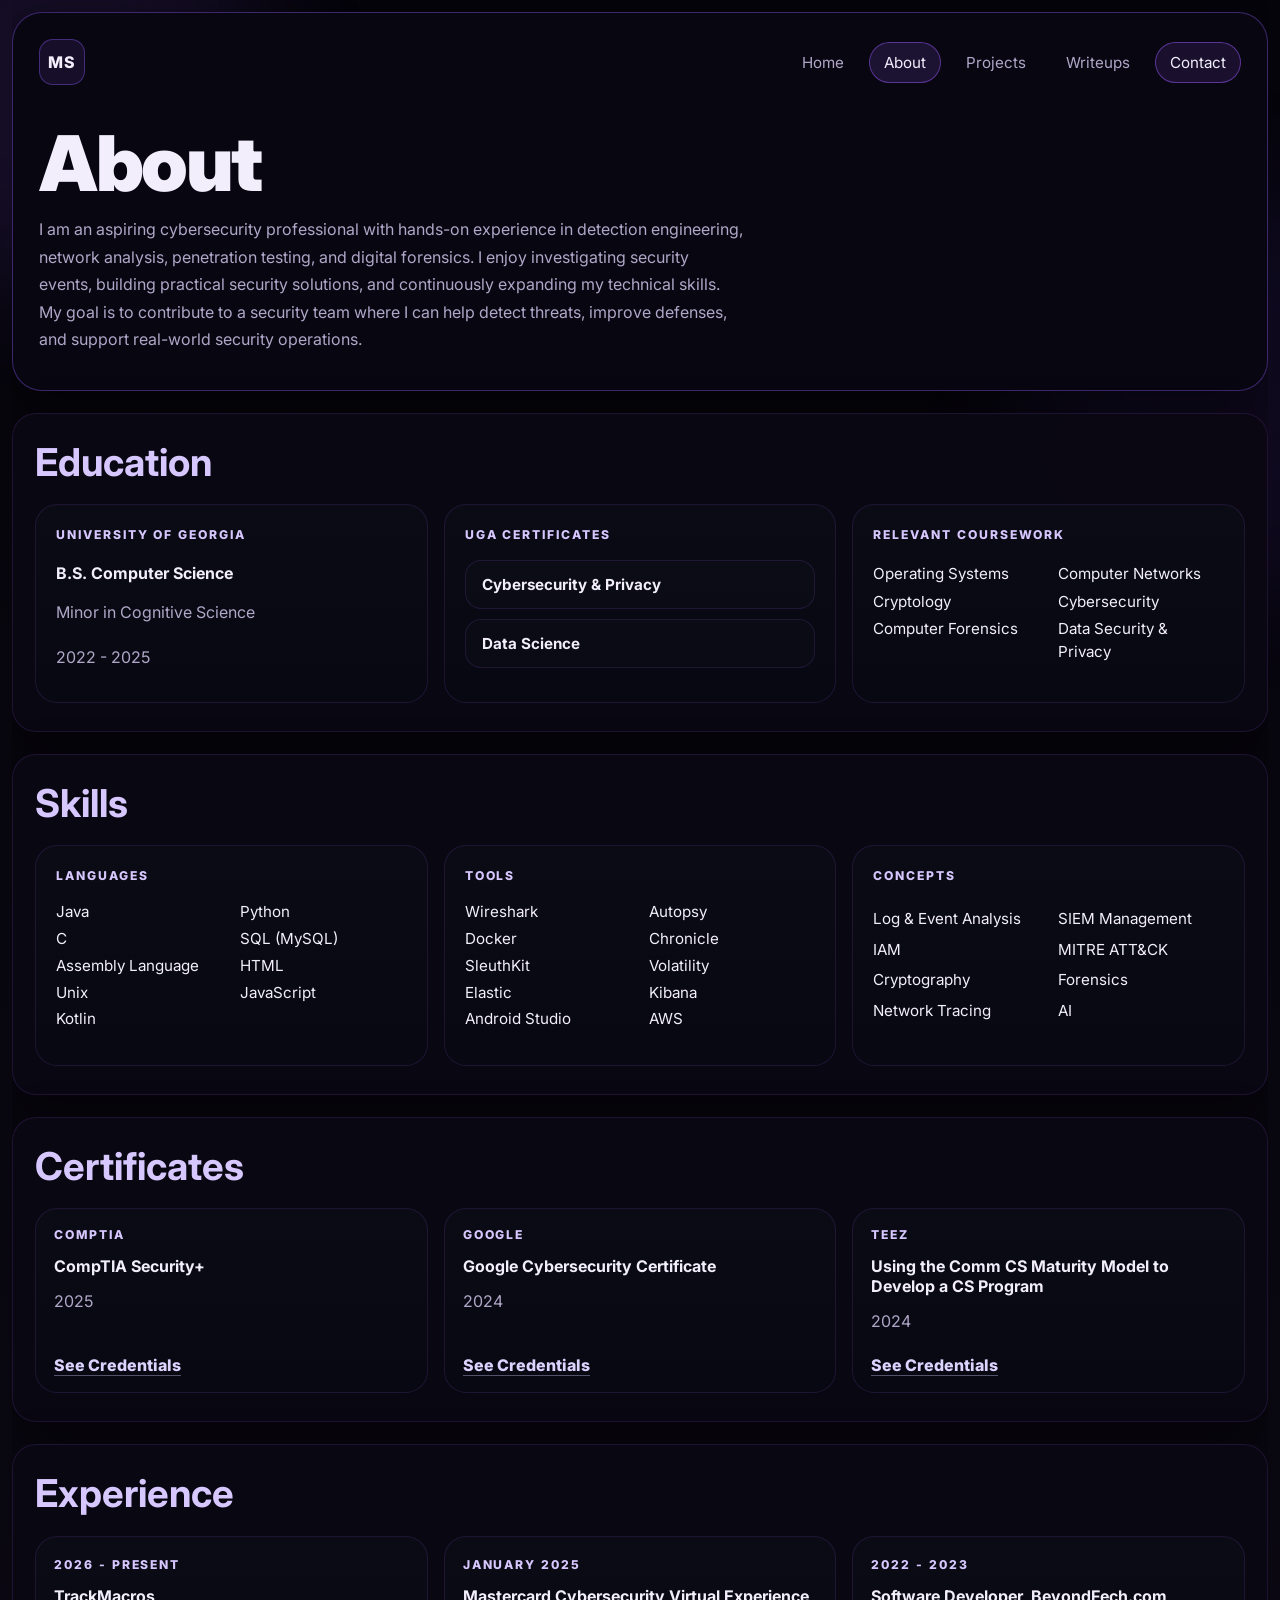
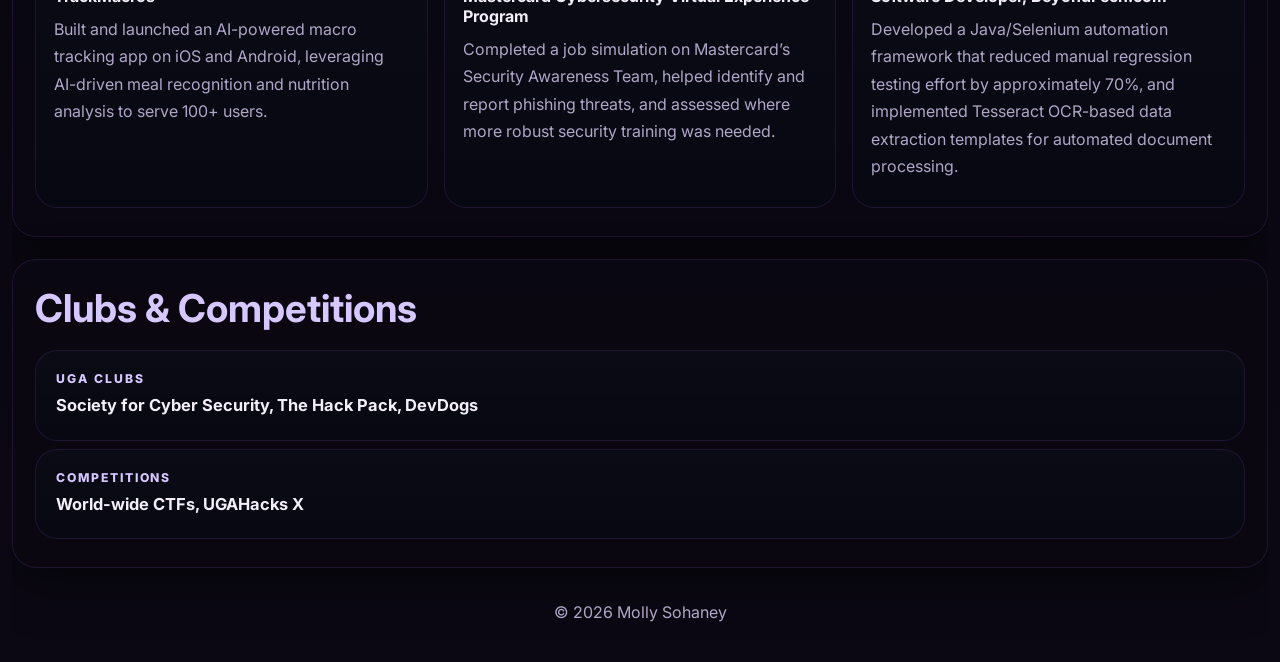
==== commit 3c59c14f: "Update about page content" ====
--- a/about.html
+++ b/about.html
@@ -38,10 +38,13 @@
           <section class="hero-copy">
             <h1>About</h1>
             <p class="lede">
-              I am a motivated cybersecurity student with hands-on experience in
-              network analysis, penetration testing, and digital forensics. My goal
-              is to join a security team where I can keep learning, investigate real
-              problems, and contribute useful analysis from day one.
+              I am an aspiring cybersecurity professional with hands-on experience
+              in detection engineering, network analysis, penetration testing, and
+              digital forensics. I enjoy investigating security events, building
+              practical security solutions, and continuously expanding my technical
+              skills. My goal is to contribute to a security team where I can help
+              detect threats, improve defenses, and support real-world security
+              operations.
             </p>
           </section>
         </div>
@@ -115,10 +118,11 @@
                 <span>Elastic</span>
                 <span>Kibana</span>
                 <span>Android Studio</span>
-              </div>
-            </article>
-            <article class="content-card">
-              <p class="card-label">Security Concepts</p>
+                <span>AWS</span>
+              </div>
+            </article>
+            <article class="content-card">
+              <p class="card-label">Concepts</p>
               <div class="course-list security-concepts-list">
                 <span>Log &amp; Event Analysis</span>
                 <span>SIEM Management</span>
@@ -127,6 +131,7 @@
                 <span>Cryptography</span>
                 <span>Forensics</span>
                 <span>Network Tracing</span>
+                <span>AI</span>
               </div>
             </article>
           </div>
@@ -139,21 +144,21 @@
           <div class="content-grid">
             <article class="content-card cert-card">
               <p class="card-label">CompTIA</p>
-              <h4>Security+</h4>
-              <p>November 2025</p>
+              <h4>CompTIA Security+</h4>
+              <p>2025</p>
               <a href="https://cp.certmetrics.com/comptia/en/public/verify/credential/c3a8442ef8064505ae037ae07c582913" target="_blank" rel="noreferrer">See Credentials</a>
             </article>
             <article class="content-card cert-card">
               <p class="card-label">Google</p>
               <h4>Google Cybersecurity Certificate</h4>
-              <p>Coursera, 2024</p>
+              <p>2024</p>
               <a href="https://www.coursera.org/account/accomplishments/specialization/80JGGHZIOFVG" target="_blank" rel="noreferrer">See Credentials</a>
             </article>
             <article class="content-card cert-card">
               <p class="card-label">TEEZ</p>
               <h4>Using the Comm CS Maturity Model to Develop a CS Program</h4>
-              <p>November 2024</p>
-              <a href="https://drive.google.com/file/d/1YkLOYVTi0n8lNS38AJa7HWtKmxspAu9D/view?usp=share_link" target="_blank" rel="noreferrer">See Credentials</a>
+              <p>2024</p>
+              <a href="documents/OnlinePrintCertificate.aspx.pdf" target="_blank" rel="noreferrer">See Credentials</a>
             </article>
           </div>
         </section>
@@ -163,6 +168,15 @@
             <h3>Experience</h3>
           </div>
           <div class="content-grid">
+            <article class="content-card exp-card">
+              <p class="card-label">2026 - Present</p>
+              <h4>TrackMacros</h4>
+              <p>
+                Built and launched an AI-powered macro tracking app on iOS and
+                Android, leveraging AI-driven meal recognition and nutrition
+                analysis to serve 100+ users.
+              </p>
+            </article>
             <article class="content-card exp-card">
               <p class="card-label">January 2025</p>
               <h4>Mastercard Cybersecurity Virtual Experience Program</h4>
@@ -176,8 +190,10 @@
               <p class="card-label">2022 - 2023</p>
               <h4>Software Developer, BeyondFech.com</h4>
               <p>
-                Built Java automation with Selenium and TestNG, wrote complex SQL
-                queries, and created data extraction templates with Tesseract OCR.
+                Developed a Java/Selenium automation framework that reduced
+                manual regression testing effort by approximately 70%, and
+                implemented Tesseract OCR-based data extraction templates for
+                automated document processing.
               </p>
             </article>
           </div>
@@ -187,31 +203,14 @@
           <div class="section-heading">
             <h3>Clubs &amp; Competitions</h3>
           </div>
-          <div class="content-grid">
-            <article class="content-card">
-              <p class="card-label">Clubs</p>
-              <div class="mini-stack clubs-stack">
-                <div class="mini-box">
-                  <h4>Society for Cyber Security</h4>
-                </div>
-                <div class="mini-box">
-                  <h4>The Hack Pack</h4>
-                </div>
-                <div class="mini-box">
-                  <h4>DevDogs</h4>
-                </div>
-              </div>
-            </article>
-            <article class="content-card">
+          <div class="clubs-vertical-stack">
+            <article class="content-card clubs-vertical-card">
+              <p class="card-label">UGA Clubs</p>
+              <h4>Society for Cyber Security, The Hack Pack, DevDogs</h4>
+            </article>
+            <article class="content-card clubs-vertical-card">
               <p class="card-label">Competitions</p>
-              <div class="mini-stack clubs-stack">
-                <div class="mini-box">
-                  <h4>UGAHacks X</h4>
-                </div>
-                <div class="mini-box">
-                  <h4>World-wide CTFs</h4>
-                </div>
-              </div>
+              <h4>World-wide CTFs, UGAHacks X</h4>
             </article>
           </div>
         </section>
--- a/styles.css
+++ b/styles.css
@@ -125,6 +125,9 @@
   gap: 22px;
   align-items: start;
 }
+.contact-hero {
+  grid-template-columns: minmax(0, 1fr);
+}
 .hero-copy {
   display: grid;
   align-content: start;
@@ -187,6 +190,155 @@
   border-color: var(--line-strong);
   background: rgba(255, 255, 255, 0.015);
 }
+.hero-panel {
+  display: grid;
+  gap: 12px;
+  padding: 14px;
+  border-radius: 24px;
+  border: 1px solid var(--line-strong);
+  background: rgba(8, 8, 18, 0.95);
+  box-shadow: inset 0 0 0 1px rgba(255, 255, 255, 0.03);
+  align-self: start;
+}
+
+.writeups-section {
+  gap: 18px;
+}
+
+.blog-home-link {
+  width: fit-content;
+  font-weight: 800;
+  color: #ddd3ff;
+  border-bottom: 0;
+}
+
+.blog-home-link:hover,
+.blog-home-link:focus-visible {
+  color: var(--text);
+}
+
+.series-card {
+  display: grid;
+  gap: 6px;
+  padding: 18px 20px;
+  border-radius: 22px;
+  border: 1px solid rgba(155, 92, 255, 0.14);
+  background:
+    linear-gradient(180deg, rgba(255, 255, 255, 0.025), rgba(255, 255, 255, 0.01)),
+    rgba(6, 6, 16, 0.95);
+  overflow: hidden;
+  text-align: left;
+  transition: 180ms ease;
+}
+
+.series-card strong {
+  font-size: 1.03rem;
+  letter-spacing: -0.01em;
+}
+
+.series-card:hover,
+.series-card:focus-visible {
+  background: rgba(155, 92, 255, 0.06);
+  transform: translateY(-1px);
+}
+
+.hero-panel-link {
+  color: inherit;
+  text-decoration: none;
+  transition: 180ms ease;
+}
+
+.hero-panel-link:hover,
+.hero-panel-link:focus-visible {
+  border-color: rgba(155, 92, 255, 0.58);
+  background: rgba(155, 92, 255, 0.08);
+  transform: translateY(-1px);
+}
+
+.panel-topbar {
+  display: flex;
+  align-items: center;
+  gap: 10px;
+  color: #ddd3ff;
+  font-size: 0.78rem;
+  font-weight: 800;
+  letter-spacing: 0.14em;
+  text-transform: uppercase;
+}
+
+.status-dot {
+  width: 10px;
+  height: 10px;
+  border-radius: 50%;
+  background: var(--accent);
+  box-shadow: 0 0 12px rgba(155, 92, 255, 0.55);
+}
+
+.panel-pills {
+  display: flex;
+  flex-wrap: wrap;
+  gap: 10px;
+  margin-top: -2px;
+}
+
+.panel-pill {
+  display: inline-flex;
+  align-items: center;
+  justify-content: center;
+  padding: 8px 12px;
+  border-radius: 999px;
+  border: 1px solid rgba(155, 92, 255, 0.22);
+  background: rgba(255, 255, 255, 0.02);
+  color: #ddd3ff;
+  font-size: 0.82rem;
+  font-weight: 700;
+  letter-spacing: 0.01em;
+}
+
+.panel-card {
+  display: grid;
+  gap: 14px;
+  padding: 16px;
+  border-radius: 22px;
+  border: 1px solid rgba(155, 92, 255, 0.18);
+  background: rgba(255, 255, 255, 0.02);
+}
+
+.profile-list {
+  display: grid;
+  gap: 10px;
+}
+
+.profile-item {
+  display: grid;
+  gap: 4px;
+  padding: 12px 14px;
+  border-radius: 16px;
+  border: 1px solid rgba(155, 92, 255, 0.14);
+  background: rgba(255, 255, 255, 0.01);
+}
+
+.profile-item span {
+  font-size: 0.72rem;
+  font-weight: 800;
+  letter-spacing: 0.16em;
+  text-transform: uppercase;
+  color: var(--accent-2);
+}
+
+.profile-item strong {
+  font-size: 0.93rem;
+  font-weight: 700;
+  color: var(--text);
+  line-height: 1.35;
+}
+
+.panel-kicker {
+  margin: 0;
+  font-size: 0.75rem;
+  font-weight: 800;
+  color: var(--accent-2);
+}
 .eyebrow {
   display: block;
   text-transform: uppercase;
@@ -271,7 +423,7 @@
 }
 
 .exp-card p:first-of-type {
-  margin-top: 4px;
+  margin-top: 2px;
 }
 
 .cert-card a {
@@ -326,7 +478,7 @@
 .project-card h4 {
   font-family: "Inter", system-ui, sans-serif;
   font-size: 1.05rem;
-  text-transform: uppercase;
+  text-transform: none;
   letter-spacing: -0.01em;
 }
 .project-card a,
@@ -351,6 +503,30 @@
 
 .clubs-section .content-card {
   min-height: 220px;
+}
+.clubs-vertical-stack {
+  display: grid;
+  gap: 8px;
+  width: 100%;
+  justify-self: start;
+}
+
+.clubs-vertical-card {
+  gap: 6px;
+  padding: 18px 20px;
+  width: 100%;
+}
+
+.clubs-section .clubs-vertical-card {
+  min-height: auto;
+}
+
+.clubs-vertical-card h4 {
+  font-size: 1.03rem;
+  line-height: 1.2;
+  white-space: nowrap;
+  overflow: hidden;
+  text-overflow: ellipsis;
 }
 .content-card p { margin: 0; }
 .content-card .card-label {
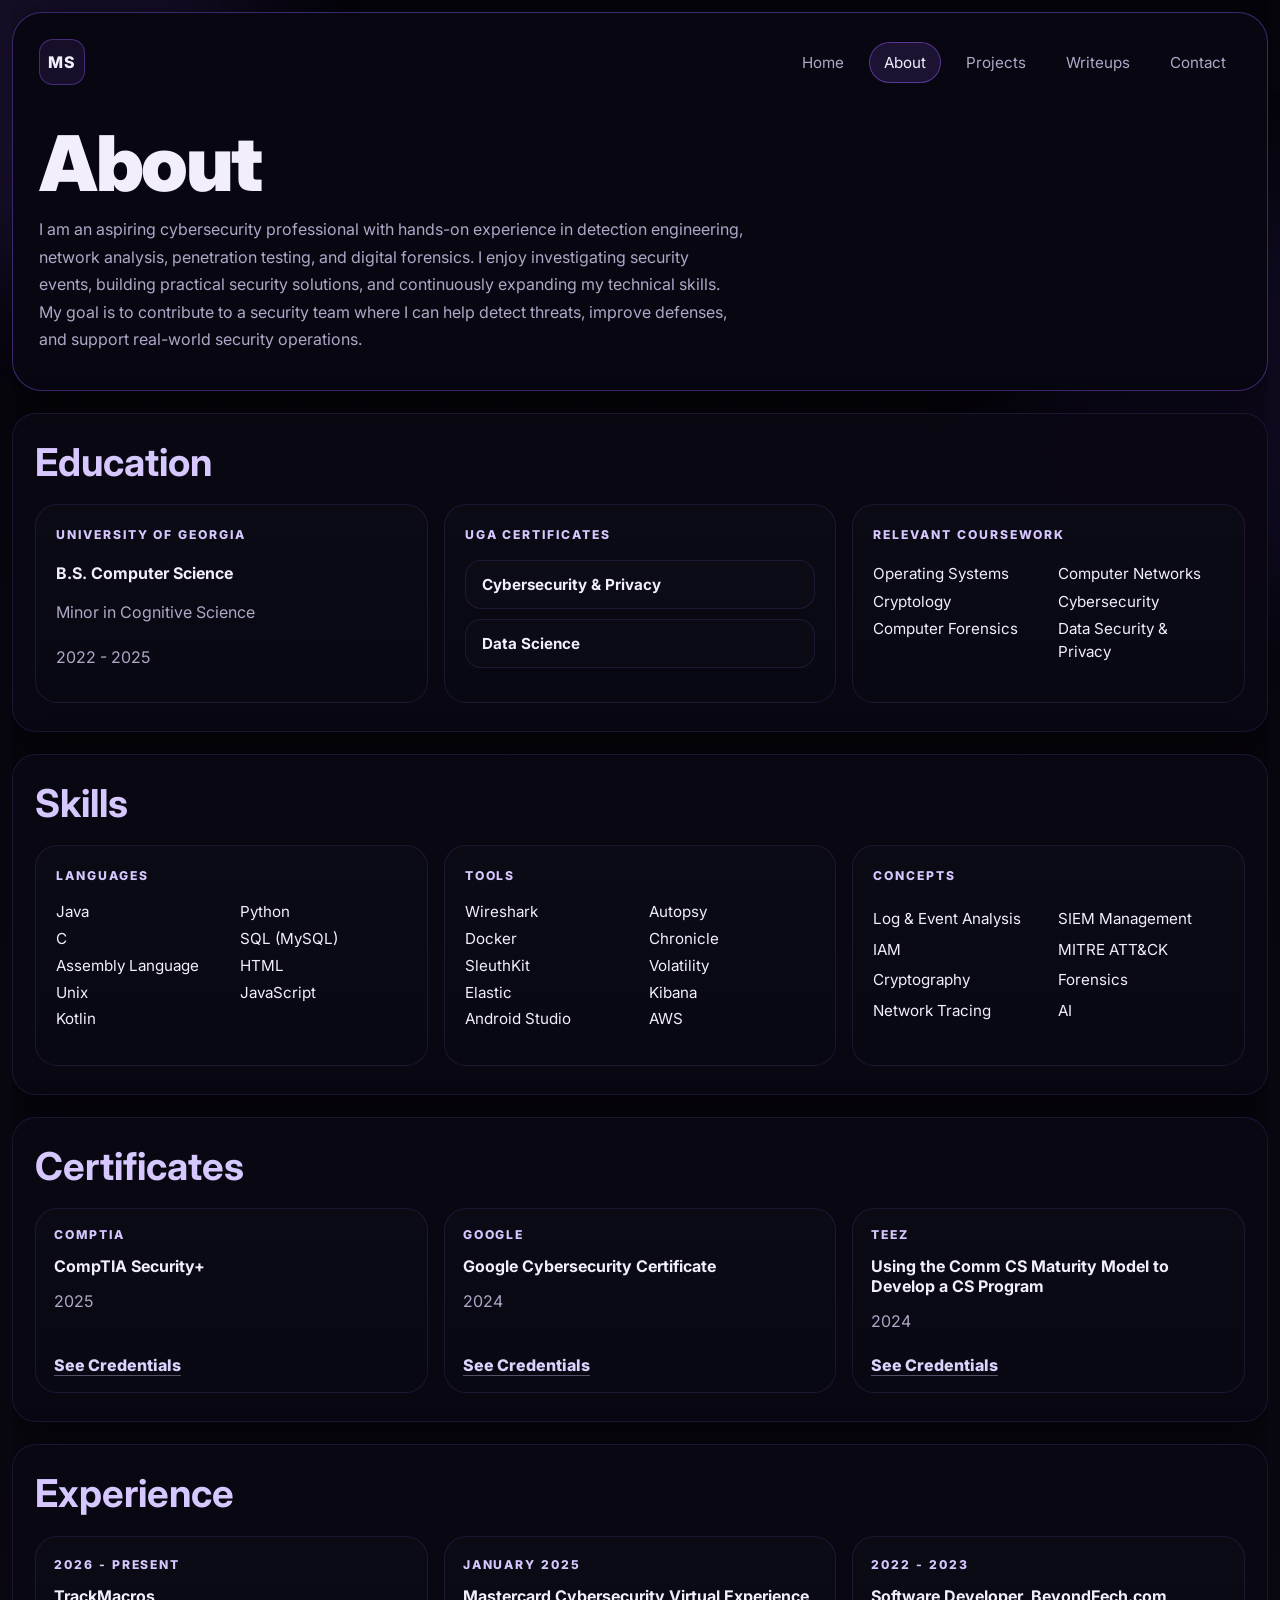
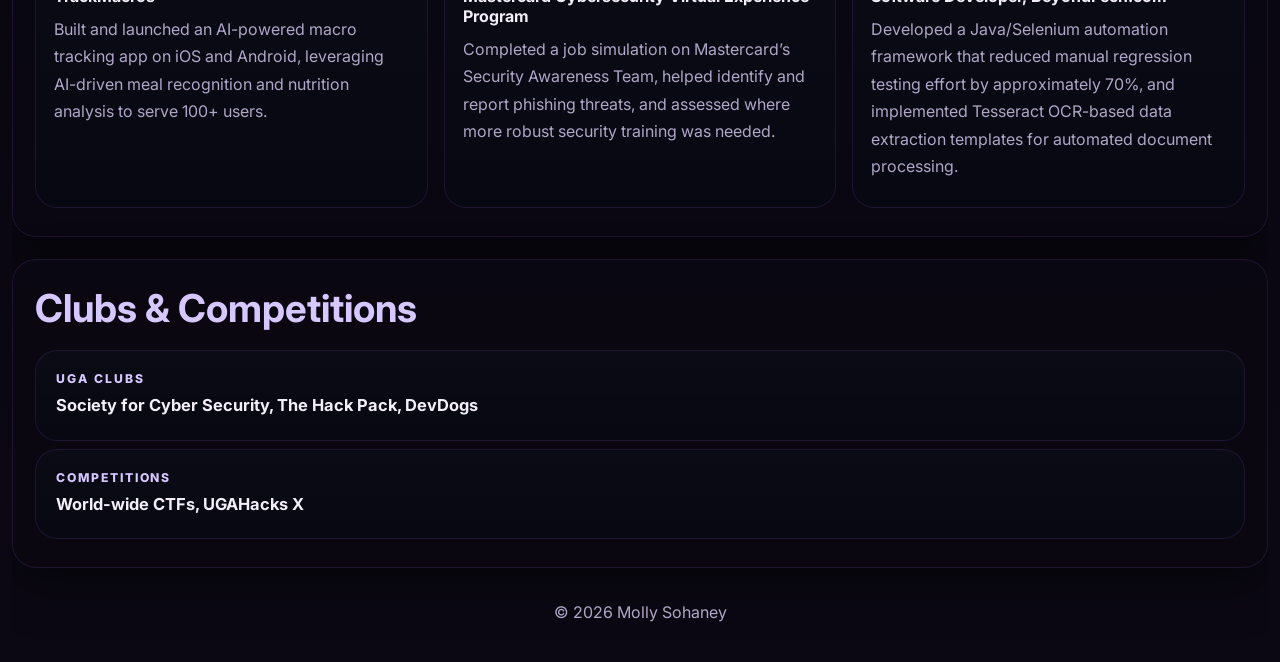
==== commit c5599c8a: "Refine site navigation and layout" ====
--- a/about.html
+++ b/about.html
@@ -30,7 +30,7 @@
             <a class="nav-link" href="about.html">About</a>
             <a class="nav-link" href="projects.html">Projects</a>
             <a class="nav-link" href="writeups.html">Writeups</a>
-            <a class="nav-link nav-cta" href="contact.html">Contact</a>
+            <a class="nav-link" href="contact.html">Contact</a>
           </div>
         </nav>
 
--- a/styles.css
+++ b/styles.css
@@ -24,6 +24,15 @@
   color: var(--text);
   background: linear-gradient(180deg, var(--bg), var(--bg-2));
 }
+body.projects-page {
+  height: 100vh;
+  overflow: hidden;
+}
+
+body.projects-page .page {
+  height: 100vh;
+  overflow: hidden;
+}
 a { color: inherit; text-decoration: none; }
 .page {
   position: relative;
@@ -109,15 +118,6 @@
   color: var(--text);
   border-color: rgba(155, 92, 255, 0.48);
   background: rgba(155, 92, 255, 0.14);
-}
-.nav-cta {
-  border-color: rgba(155, 92, 255, 0.5);
-  background: rgba(155, 92, 255, 0.12);
-  color: var(--text);
-}
-.nav-cta.active {
-  border-color: rgba(155, 92, 255, 0.7);
-  background: rgba(155, 92, 255, 0.2);
 }
 .hero-grid {
   display: grid;
